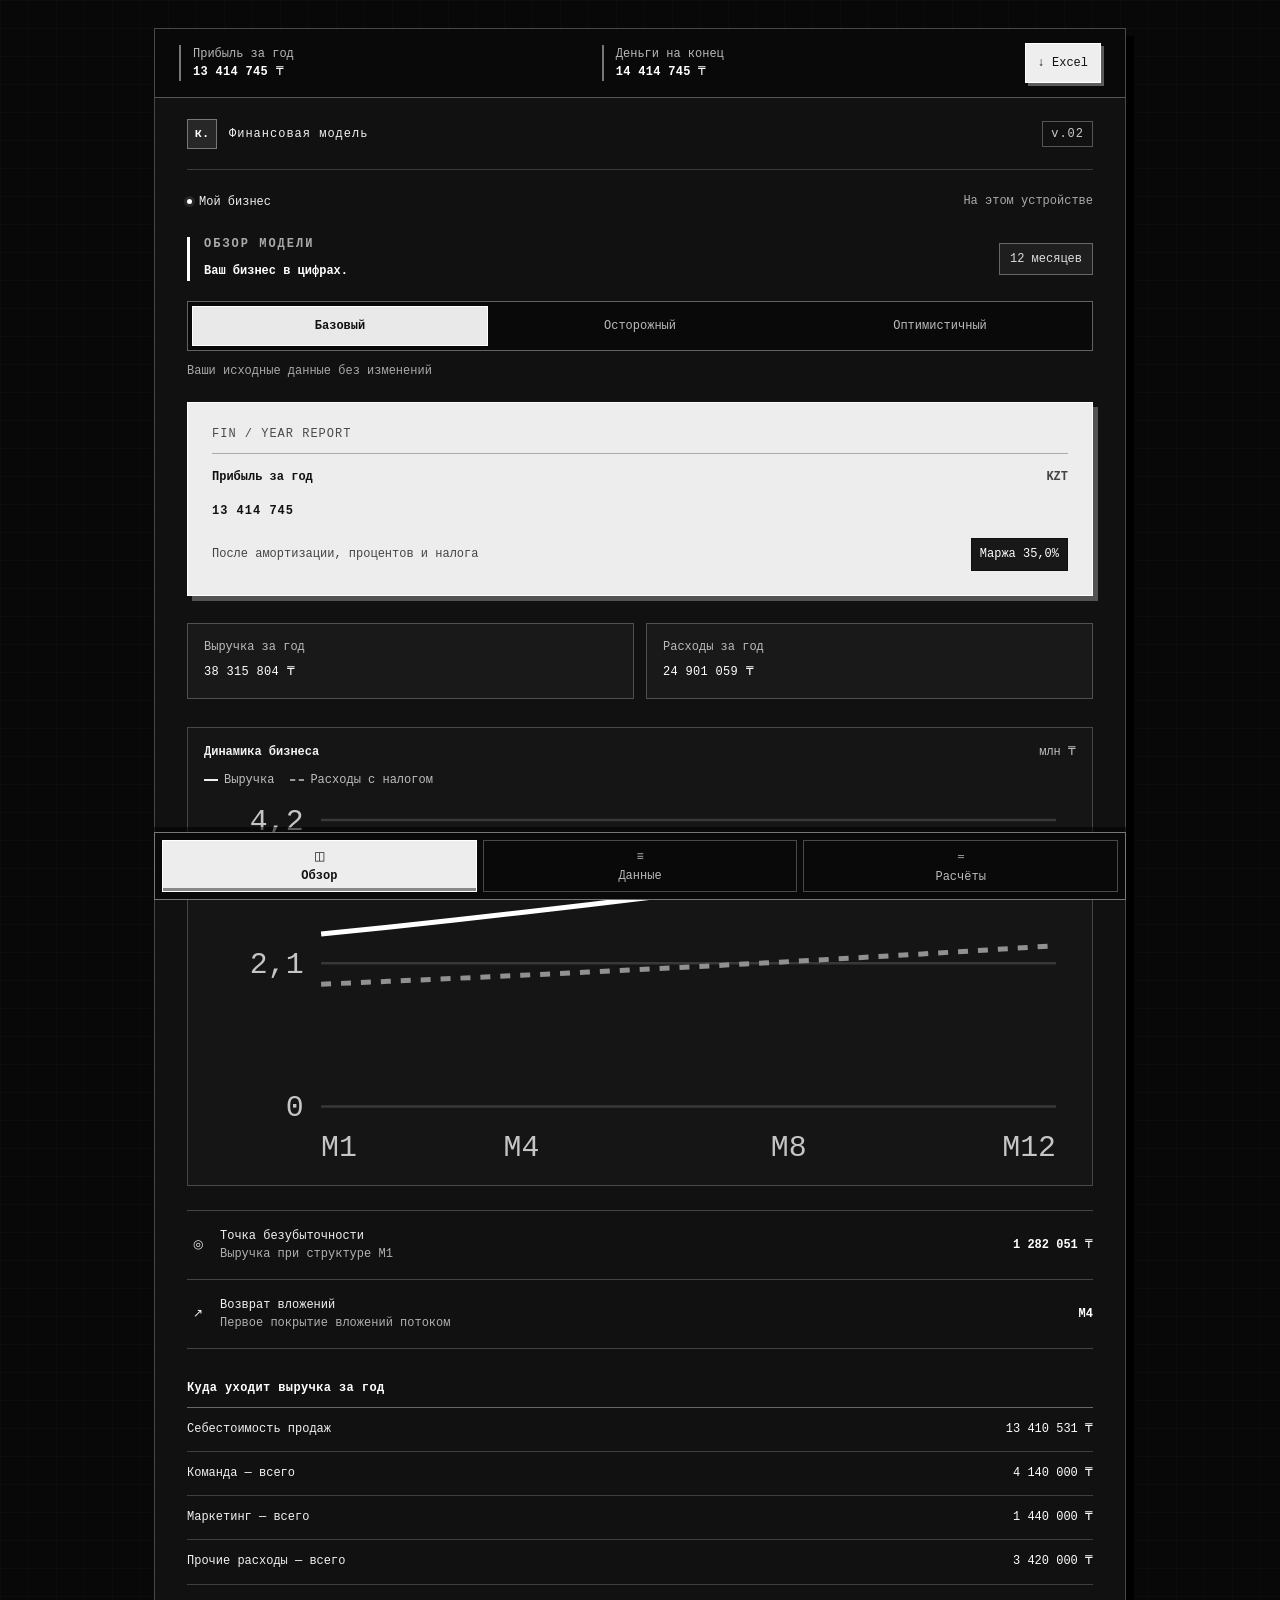
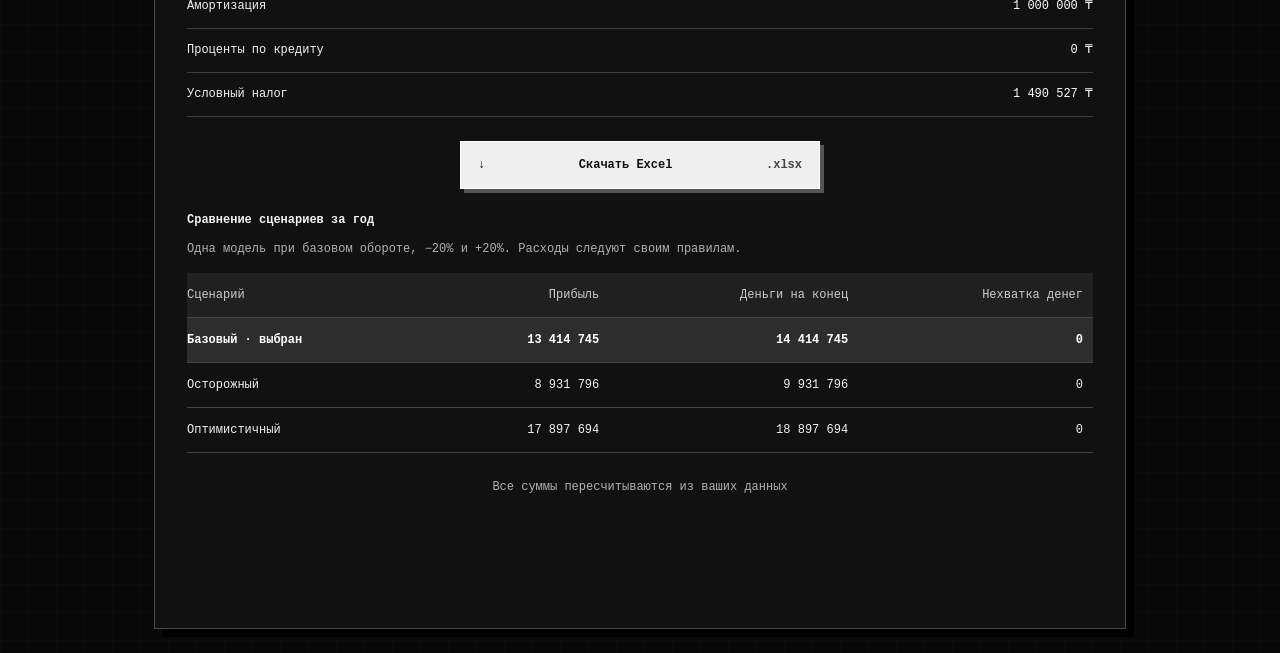
==== index.html @ b4a4f4e4 "First commit" ====
<!doctype html>
<html lang="ru">
<head>
  <meta charset="UTF-8"><meta name="viewport" content="width=device-width, initial-scale=1, viewport-fit=cover">
  <meta name="theme-color" content="#fafaf8"><meta name="apple-mobile-web-app-capable" content="yes">
  <title>Контур — финансовая модель</title>
  <link rel="stylesheet" href="styles.css?v=3">
  <link rel="stylesheet" href="expanded.css?v=2">
<link rel="stylesheet" href="single-page.css">
<link rel="stylesheet" href="convenience.css?v=1">
<link rel="stylesheet" href="dock-panels.css">
<link rel="stylesheet" href="game-theme.css?v=1">
</head>
<body>
<div class="workspace">
  <aside class="intro"><div class="brand"><span class="brand-mark">к.</span> контур</div><div><p class="eyebrow">ФИНАНСЫ В ОДНОМ МЕСТЕ</p><h1>Ваш бизнес.<br>В ясных<br><span>цифрах.</span></h1><p class="intro-copy">От первой идеи до понятной модели.<br>Меняйте вводные. Смотрите вперёд.</p></div><div class="intro-bottom"><span>МОБИЛЬНЫЙ ПРОТОТИП</span><span>01 / 2026</span></div></aside>
  <main class="app">
    <header class="topbar"><a href="#" class="wordmark" aria-label="Контур, главная">к.</a><span>Финансовая модель</span><span class="version">v.01</span></header>
    <div class="project-line"><span class="status-dot"></span><span id="project-display">Мой бизнес</span><span class="save-state" id="save-state">На этом устройстве</span></div>
    <section id="overview" class="page">
      <div class="page-heading"><div><p class="eyebrow">ОБЗОР МОДЕЛИ</p><h2>Всё сходится.</h2></div><span class="period-tag">12 месяцев</span></div>
      <div class="scenario-control" aria-label="Сценарий"><button data-case="base" class="selected" aria-pressed="true">Базовый</button><button data-case="low" aria-pressed="false">Осторожный</button><button data-case="high" aria-pressed="false">Оптимистичный</button></div>
      <p class="scenario-note" id="scenario-note">Ваши исходные данные без изменений</p>
      <section class="hero-card" aria-label="Годовая прибыль"><div class="hero-top"><span>Прибыль за год</span><span id="hero-currency">KZT ↗</span></div><div class="hero-number" id="annual-profit">—</div><div class="hero-bottom"><span>После условного налога</span><span id="profit-margin">—</span></div></section>
      <div class="metrics"><div><span>Выручка за год</span><strong id="annual-revenue">—</strong></div><div><span>Расходы за год</span><strong id="annual-costs">—</strong></div></div>
      <section class="chart-section"><div class="section-heading"><h3>Динамика бизнеса</h3><span id="chart-unit">тыс. ₸</span></div><div class="legend"><span><i class="solid"></i>Выручка</span><span><i class="dashed"></i>Расходы с налогом</span></div><div id="chart"></div></section>
      <section class="insights"><div><span class="insight-icon">◎</span><div><span>Точка безубыточности</span><small>За месяц, до налога</small></div><strong id="break-even">—</strong></div><div><span class="insight-icon">↗</span><div><span>Возврат вложений</span><small>По накопленному потоку</small></div><strong id="payback">—</strong></div></section>
      <button class="export-button" data-export><span>↓</span> Скачать Excel <span class="filetype">.xlsx</span></button>
      <p class="footnote">Демо-данные · измените их во вкладке «Данные»</p>
    </section>
    <section id="inputs" class="page" hidden>
      <div class="page-heading"><div><p class="eyebrow">ОСНОВА РАСЧЁТА</p><h2>Ваши вводные.</h2></div><span class="period-tag">Редактировать</span></div>
      <form id="model-form" novalidate>
        <div class="form-section"><h3><span>01</span> Проект</h3><label>Название проекта<input name="name" maxlength="50" type="text" value="Мой бизнес"></label><label>Валюта<select name="currency"><option value="KZT">₸ · Тенге</option><option value="RUB">₽ · Рубли</option><option value="USD">$ · Доллары</option><option value="EUR">€ · Евро</option></select></label></div>
        <div class="form-section"><h3><span>02</span> Продажи</h3><label>Продажи в первый месяц <span>шт.</span><input name="units" type="number" inputmode="decimal" min="0" max="10000000" step="1" required></label><label>Средний чек <span data-currency>₸</span><input name="price" type="number" inputmode="decimal" min="0" max="1000000000" step="any" required></label><label>Рост продаж в месяц <span>%</span><input name="growth" type="number" inputmode="decimal" min="-100" max="100" step="any" required></label></div>
        <div class="form-section"><h3><span>03</span> Расходы и вложения</h3><label>Переменные расходы <span>% выручки</span><input name="variable" type="number" inputmode="decimal" min="0" max="100" step="any" required></label><label>Постоянные расходы в месяц <span data-currency>₸</span><input name="fixed" type="number" inputmode="decimal" min="0" max="1000000000000" step="any" required></label><label>Условный налог на прибыль <span>%</span><input name="tax" type="number" inputmode="decimal" min="0" max="100" step="any" required></label><label>Первоначальные вложения <span data-currency>₸</span><input name="investment" type="number" inputmode="decimal" min="0" max="1000000000000" step="any" required></label></div>
        <p id="form-error" role="alert"></p><p class="method-note">Упрощённый прогноз на 12 месяцев. Налог начисляется только на положительную месячную прибыль. Вложения учитываются в денежном потоке, но не в расходах. Без НДС, кредитов, амортизации и отсрочек платежей. Валюта меняет обозначение, без конвертации.</p><button type="button" class="reset-button" id="reset">Вернуть демо-данные</button>
      </form>
    </section>
    <section id="forecast" class="page" hidden><div class="page-heading"><div><p class="eyebrow">ПЛАН НА 12 МЕСЯЦЕВ</p><h2>Шаг за шагом.</h2></div></div><div class="forecast-summary"><span>Денежный поток за год<br><small>После первоначальных вложений</small></span><strong id="cash-total">—</strong></div><p class="table-hint">Суммы в <span id="table-currency">₸</span> · таблицу можно прокрутить →</p><div class="table-scroll"><table><thead><tr><th>Месяц</th><th>Выручка</th><th>Расходы¹</th><th>Прибыль</th><th>Накопленный поток²</th></tr></thead><tbody id="forecast-body"></tbody><tfoot id="forecast-foot"></tfoot></table></div><p class="method-note">¹ Включая условный налог.<br>² С учётом вложений перед первым месяцем.<br>Сценарий: <span id="forecast-case">Базовый</span>. Расчёт без промежуточного округления; отображение — до целых.</p><button class="export-button" data-export><span>↓</span> Скачать Excel <span class="filetype">.xlsx</span></button></section>
    <nav class="bottom-nav" aria-label="Разделы приложения"><button data-page="overview" class="active" aria-current="page"><span>◫</span>Обзор</button><button data-page="inputs"><span>≡</span>Данные</button><button data-page="forecast"><span>↗</span>Прогноз</button></nav>
    <div id="toast" role="status" aria-live="polite"></div>
  </main>
</div>
<script src="model-v2.js?v=financial-metrics"></script><script src="financial-core.js"></script><script src="financial-export.js"></script><script src="zip.js"></script><script src="export-v2.js?v=finance-grid-2"></script><script src="app-v2.js?v=financial-metrics"></script>
<script src="convenience.js?v=1"></script>
<script src="dock-panels.js"></script>
<script src="financial-ui.js"></script>
</body>
</html>
---- styles.css ----
:root{--text-size:12px}
*{box-sizing:border-box} :root{font-family:Arial,Helvetica,sans-serif;color:#171717;background:#eeefeb;font-synthesis:none}body{margin:0}button,input,select{font:inherit}button,a,input,select{-webkit-tap-highlight-color:transparent}button{cursor:pointer}button:focus-visible,a:focus-visible{outline:2px solid #777;outline-offset:4px}button{color:inherit}button:disabled{opacity:.4;cursor:not-allowed}[hidden]{display:none!important}.workspace{min-height:100vh;display:flex;max-width:1300px;margin:auto;justify-content:space-around;align-items:center;padding:48px 55px;gap:70px}.intro{width:420px;align-self:stretch;display:flex;flex-direction:column;justify-content:space-between;padding:30px 0;min-height:780px}.brand{font-weight:600;font-size:var(--text-size);display:flex;gap:12px;align-items:center;letter-spacing:normal}.brand-mark{width:34px;height:34px;background:#161616;color:white;display:grid;place-content:center;border-radius:8px;font-size:var(--text-size)}.eyebrow{font-size:var(--text-size);letter-spacing:1.7px;font-weight:600;margin:0 0 11px;color:#71716d}h1{font-size:var(--text-size);line-height:1.03;font-weight:500;letter-spacing:normal;margin:26px 0}h1 span{color:#82837d}.intro-copy{font-size:var(--text-size);line-height:1.8;color:#666963}.intro-bottom{border-top:1px solid #cdcec9;padding-top:22px;display:flex;justify-content:space-between;font-size:var(--text-size);letter-spacing:1.2px;color:#74766f}.app{width:416px;flex-shrink:0;background:#fafaf8;box-shadow:0 20px 80px #0000000c;border:1px solid #d5d6cf;border-radius:30px;overflow:hidden;position:relative}.topbar{height:72px;display:flex;align-items:center;margin:0 24px;border-bottom:1px solid #e4e4df;gap:12px;font-size:var(--text-size)}.wordmark{font-size:var(--text-size);font-weight:700;letter-spacing:normal;text-decoration:none;color:#171717;width:27px}.version{margin-left:auto;font-size:var(--text-size);color:#858580}.project-line{display:flex;align-items:center;gap:7px;margin:22px 24px 26px;font-size:var(--text-size)}.status-dot{width:5px;height:5px;border-radius:50%;background:#1a1a1a}.save-state{margin-left:auto;font-size:var(--text-size);color:#74746e}#project-display{max-width:160px;overflow:hidden;text-overflow:ellipsis;white-space:nowrap}.page{padding:0 24px 18px}.page-heading{display:flex;justify-content:space-between;align-items:center;margin-bottom:24px}h2{font-weight:500;font-size:var(--text-size);letter-spacing:normal;margin:0}.period-tag{font-size:var(--text-size);padding:8px 10px;border:1px solid #deded8;border-radius:20px;white-space:nowrap}.scenario-control{display:flex;padding:3px;background:#edeee9;border-radius:9px;gap:2px}.scenario-control button{flex:1;border:0;background:none;padding:11px 3px;border-radius:6px;font-size:var(--text-size);color:#676762;white-space:nowrap}.scenario-control button.selected{background:#fff;color:#171717;box-shadow:0 1px 4px #0000000a}.scenario-note{font-size:var(--text-size);color:#71716d;margin:10px 0 20px;min-height:12px}.hero-card{border-radius:13px;background:#191a19;color:#fff;padding:22px}.hero-top,.hero-bottom{display:flex;justify-content:space-between;align-items:center;font-size:var(--text-size)}.hero-top>span:last-child{font-size:var(--text-size);color:#b8bab5}.hero-number{font-size:var(--text-size);font-weight:500;letter-spacing:normal;margin:20px 0 23px;font-variant-numeric:tabular-nums;overflow-wrap:anywhere}.hero-bottom{font-size:var(--text-size);color:#b8bab5}.hero-bottom>span:last-child{background:#333532;border-radius:5px;padding:6px 8px;color:#f7f7f5}.metrics{display:grid;grid-template-columns:1fr 1fr;margin:21px 0 28px;gap:12px}.metrics>div+div{padding-left:18px;border-left:1px solid #ddded8}.metrics span{display:block;font-size:var(--text-size);color:#73736e;margin-bottom:9px}.metrics strong{font-size:var(--text-size);font-weight:500;letter-spacing:normal;overflow-wrap:anywhere}.section-heading{display:flex;align-items:center;justify-content:space-between}h3{font-size:var(--text-size);font-weight:600;margin:0}.section-heading>span{font-size:var(--text-size);color:#767670}.legend{display:flex;gap:16px;font-size:var(--text-size);color:#74746f;margin:14px 0 8px}.legend span{display:flex;gap:6px;align-items:center}.legend i{width:14px;border-top:2px solid #252623;display:block}.legend i.dashed{border-top:2px dashed #a0a19a}#chart svg{width:100%;height:auto;display:block}.insights{margin:11px 0 20px;border-top:1px solid #e1e2dc}.insights>div{display:flex;align-items:center;gap:11px;padding:16px 0;border-bottom:1px solid #e1e2dc;font-size:var(--text-size)}.insight-icon{font-size:var(--text-size);width:22px;text-align:center;font-weight:400}.insights small{display:block;color:#7a7a73;font-size:var(--text-size);margin-top:4px}.insights strong{margin-left:auto;font-size:var(--text-size);font-weight:600;text-align:right;max-width:130px}.export-button{display:flex;align-items:center;justify-content:center;gap:10px;background:#191a19;color:#fff;border:none;border-radius:9px;width:100%;min-height:47px;font-size:var(--text-size)}.export-button>span:first-child{font-size:var(--text-size)}.filetype{color:#aeb0a8;font-size:var(--text-size);margin-left:auto}.export-button{padding:0 17px}.export-button>span:first-child{margin-right:auto}.footnote{text-align:center;font-size:var(--text-size);color:#83837b;margin:12px 0 0}.bottom-nav{display:flex;background:#fafaf8;border-top:1px solid #e4e4df;padding:8px 12px 12px}.bottom-nav button{flex:1;background:none;border:0;font-size:var(--text-size);color:#888982;min-height:48px;display:flex;flex-direction:column;align-items:center;gap:4px}.bottom-nav button span{font-size:var(--text-size);height:25px}.bottom-nav button.active{color:#151615;font-weight:700}.form-section{padding:0 0 22px;margin-bottom:24px;border-bottom:1px solid #e2e3dc}.form-section h3{margin-bottom:20px}.form-section h3 span{font-weight:400;font-size:var(--text-size);color:#898b83;margin-right:10px}label{display:block;font-size:var(--text-size);margin-top:16px}label>span{float:right;color:#83867c;font-size:var(--text-size)}input,select{width:100%;margin-top:8px;border:1px solid #dedfd7;border-radius:7px;background:#fff;padding:12px;font-size:var(--text-size);color:#191a19;outline-offset:3px}input:focus,select:focus{outline:1px solid #272a24}input[aria-invalid=true]{border:2px solid #191a19}.method-note{font-size:var(--text-size);line-height:1.8;color:#75776e}#form-error{font-size:var(--text-size);line-height:1.7;font-weight:600}.reset-button{width:100%;border:1px solid #d7d9ce;border-radius:7px;background:none;padding:13px;font-size:var(--text-size);margin-top:12px}.forecast-summary{padding:20px 0;border-top:1px solid #ddd;border-bottom:1px solid #ddd;display:flex;align-items:center;gap:12px;font-size:var(--text-size)}.forecast-summary small{color:#888;font-size:var(--text-size);display:block;margin-top:5px}.forecast-summary strong{margin-left:auto;font-size:var(--text-size);letter-spacing:normal;max-width:165px;overflow-wrap:anywhere}.table-hint{font-size:var(--text-size);color:#7d7f76;margin:24px 0 12px}.table-scroll{overflow-x:auto}table{border-collapse:collapse;font-size:var(--text-size);width:100%;white-space:nowrap;font-variant-numeric:tabular-nums}th,td{text-align:right;padding:15px 10px;border-bottom:1px solid #e4e5dd}th:first-child,td:first-child{text-align:left;padding-left:0}th{font-size:var(--text-size);font-weight:500;color:#7d8076}tfoot{font-weight:bold}#toast{position:fixed;bottom:30px;left:50%;transform:translateX(-50%);background:#191a19;color:#fff;border:1px solid #777;border-radius:9px;padding:14px 20px;z-index:20;font-size:var(--text-size);max-width:90vw;display:none}#toast.show{display:block}
@media(max-width:1000px){.workspace{padding:30px;gap:35px}.intro{width:310px}h1{font-size:var(--text-size);letter-spacing:normal}}@media(max-width:760px){body{background:#fafaf8}.workspace{display:block;padding:0;min-height:100vh}.intro{display:none}.app{width:100%;max-width:480px;margin:auto;border:0;border-radius:0;box-shadow:none;padding-bottom:74px;min-height:100vh}.topbar{height:62px}.bottom-nav{position:fixed;bottom:0;left:50%;transform:translateX(-50%);width:100%;max-width:480px;z-index:10;padding-bottom:max(10px,env(safe-area-inset-bottom))}.project-line{margin-top:20px}.page-heading{margin-bottom:21px}.hero-number{font-size:var(--text-size)}.page{padding-bottom:20px}#toast{bottom:87px}}@media(max-width:360px){.page{padding-left:18px;padding-right:18px}.topbar{margin:0 18px}.project-line{margin-left:18px;margin-right:18px}.scenario-control button{font-size:var(--text-size)}.hero-number{font-size:var(--text-size)}.metrics strong{font-size:var(--text-size)}h2{font-size:var(--text-size)}.save-state{font-size:var(--text-size)}}

body{font-size:var(--text-size)} #chart text{font-size:var(--text-size)} .scenario-control button{white-space:normal;overflow-wrap:anywhere} .hero-bottom{gap:10px;flex-wrap:wrap} .project-line{flex-wrap:wrap} h1{line-height:1.5}
---- expanded.css ----
/* All interface text keeps the agreed 12px size. */
.input-section{border-bottom:1px solid #dddeda;margin:0 0 14px}.input-section>summary{padding:17px 0;font-weight:600;cursor:pointer;line-height:1.5}.section-body{padding-bottom:18px}.field-grid{display:grid;grid-template-columns:1fr 1fr;gap:0 12px}.field-grid label{min-width:0;line-height:1.5}.field-grid input,.field-grid select{min-width:0}.field-grid label:has(input[type=text]){grid-column:1/-1}.editable-item{border:1px solid #dedfd8;border-radius:9px;padding:14px;margin:16px 0;background:#fff}.item-head{display:flex;align-items:center;justify-content:space-between;gap:8px}.item-head strong{overflow-wrap:anywhere;min-width:0}.remove-item{background:none;border:0;text-decoration:underline;min-height:38px;flex-shrink:0;color:#666}.add-item{background:none;border:1px solid #cccfc3;border-radius:7px;padding:12px;width:100%;margin:10px 0;color:#222;min-height:44px}.item-result{padding-top:12px;border-top:1px solid #e3e3db;margin:16px 0 0;line-height:1.6}.empty-state{color:#6d6f66;line-height:1.7}.formula-section{margin:22px 0}.formula-section h3,.overview-breakdown h3{padding:12px 0;border-bottom:1px solid #cfd2c7}.calc-line{display:flex;gap:12px;justify-content:space-between;padding:12px 0;border-bottom:1px solid #e3e4dc;line-height:1.6}.calc-line>div{min-width:0;overflow-wrap:anywhere}.calc-line strong{font-weight:500;text-align:right;flex-shrink:0;max-width:46%;overflow-wrap:anywhere;font-variant-numeric:tabular-nums}.calc-line small{display:block;color:#73766a;margin-top:6px;line-height:1.7}.notice{border-left:2px solid #333;background:#efefe9;padding:12px;line-height:1.7;margin:14px 0}.overview-breakdown{margin-bottom:16px}.section-body .method-note{margin-bottom:18px}.input-section button,.input-section input,.input-section select,.calc-line,.calc-line small,.notice{font-size:var(--text-size)}#calculation-rows .formula-section:first-child{margin-top:12px}.page-heading{gap:12px}.page-heading h2{line-height:1.6}.hero-number{font-weight:600}.topbar{flex-wrap:wrap}.legend{flex-wrap:wrap}.metrics strong{line-height:1.6}.forecast-summary{flex-wrap:wrap}.scenario-note{line-height:1.6}.save-state{line-height:1.6}.hero-bottom{line-height:1.6}.insights>div{flex-wrap:wrap}.insights strong{max-width:100%}input[aria-invalid=true],select[aria-invalid=true]{border:2px solid #111;background:#efefeb}@media(max-width:360px){.field-grid{grid-template-columns:1fr}.page-heading{flex-wrap:wrap}.period-tag{white-space:normal}.project-line{gap:8px}.save-state{margin-left:0}.calc-line{gap:8px}.hero-card{padding:18px}}
---- single-page.css ----
/* One continuous document; the agreed text size remains 12px. */
.intro{display:none}.workspace{display:block;max-width:1020px;padding:24px;margin:auto;min-height:100vh}.app{width:100%;max-width:none;border-radius:16px;min-height:0;padding-bottom:24px}.page{padding-bottom:30px}.page+.page{border-top:1px solid #d5d7ce;padding-top:30px}.input-section>h3{padding:17px 0;line-height:1.6}.input-section .section-body{padding-bottom:12px}.overview-breakdown{margin-bottom:24px}.hero-card{max-width:none}.hero-number{margin:16px 0}.topbar .wordmark{cursor:default}#result-status{margin:12px 24px}#toast{bottom:24px}.page-heading{margin-bottom:20px}.field-grid{grid-template-columns:repeat(2,minmax(0,1fr))}.bottom-nav{display:none}
@media(min-width:761px){.topbar,.project-line{margin-left:32px;margin-right:32px}.page{padding-left:32px;padding-right:32px}.chart-section{max-width:480px;margin:0 auto 24px}.field-grid{grid-template-columns:repeat(3,minmax(0,1fr))}.field-grid label:has(input[type=text]){grid-column:1/-1}.section-body>[id^="list-"]{display:grid;grid-template-columns:repeat(2,minmax(0,1fr));gap:16px}.editable-item .field-grid{grid-template-columns:repeat(2,minmax(0,1fr))}.editable-item{margin:8px 0}.calc-line strong{min-width:140px}.export-button{max-width:360px;margin:0 auto}.metrics{gap:32px}.insights strong{max-width:50%}}
@media(max-width:760px){.workspace{padding:0}.app{border:0;border-radius:0;padding-bottom:20px}.field-grid{grid-template-columns:repeat(2,minmax(0,1fr))}}@media(max-width:360px){.field-grid{grid-template-columns:1fr}}
---- convenience.css ----
.model-tools{padding:18px 0;border-top:1px solid #dedfd8;border-bottom:1px solid #dedfd8;margin-bottom:24px}.tool-buttons{display:flex;flex-wrap:wrap;gap:8px;margin-top:12px}.model-tools button,.duplicate-item{font-size:var(--text-size);background:#fff;border:1px solid #d5d7cc;border-radius:6px;padding:10px 12px;min-height:40px}.item-head{flex-wrap:wrap}.item-head strong{flex:1 1 100%}.duplicate-item{margin-right:auto}.search-status{display:flex;align-items:center;justify-content:space-between;gap:12px;margin-top:8px;line-height:1.6}#tools-message{line-height:1.7;margin-bottom:0}.live-summary{position:sticky;top:0;z-index:15;background:#fafaf8;border-bottom:1px solid #d5d7cc;padding:12px 24px;display:flex;gap:20px;align-items:center}.app{overflow:visible}.live-summary>div{min-width:0;flex:1}.live-summary span,.live-summary strong{display:block;font-size:var(--text-size);line-height:1.5;overflow-wrap:anywhere}.live-summary span{color:#6e7068}.live-summary button{font-size:var(--text-size);background:#191a19;color:#fff;border:0;border-radius:6px;padding:12px;flex-shrink:0}.scenario-comparison{margin:24px 0}.current-scenario{background:#ededE8;font-weight:600}@media(max-width:360px){.live-summary{padding:10px 18px;gap:8px}.live-summary button{padding:10px 8px}.tool-buttons button{flex:1 1 100%}}@media print{.live-summary,.model-tools,.add-item,.remove-item,.duplicate-item,.export-button{display:none!important}.workspace{padding:0}.app{border:0;box-shadow:none}}
---- dock-panels.css ----
.app{padding-bottom:90px}.panel-dock{position:fixed;bottom:0;left:50%;transform:translateX(-50%);width:calc(100% - 48px);max-width:972px;display:flex;background:#fafaf8;border:1px solid #d5d7cc;border-bottom:0;border-radius:12px 12px 0 0;z-index:25;padding:8px 12px max(10px,env(safe-area-inset-bottom))}.panel-dock button{font:inherit;font-size:12px;flex:1;border:0;background:none;min-height:48px;color:#74776c;display:flex;align-items:center;justify-content:center;gap:9px}.panel-dock button.active{color:#111;background:#eaece4;border-radius:6px;font-weight:600}.page+.page{border-top:0}.page #forecast{padding-left:0;padding-right:0;border-top:1px solid #ddd;margin-top:24px}.page #forecast .page-heading{margin-top:20px}#toast{bottom:90px}@media(max-width:760px){.panel-dock{width:100%;border-radius:0}.app{padding-bottom:90px}}@media print{.panel-dock{display:none}}
---- game-theme.css ----
/* Monochrome management-game interface. Typography stays at 12px. */
:root{color-scheme:dark;font-family:Consolas,"Courier New",monospace;color:#f2f2f2;background:#080808;--text-size:12px}
body{background:#080808;background-image:linear-gradient(#ffffff04 1px,transparent 1px),linear-gradient(90deg,#ffffff04 1px,transparent 1px);background-size:28px 28px}
.workspace{max-width:1020px;padding-top:28px}.app{background:#111;border:1px solid #484848;border-radius:0;box-shadow:8px 8px 0 #000;padding-bottom:100px}
button,input,select{font-family:inherit;font-size:12px}button{transition:background .12s,color .12s,transform .12s}button:active:not(:disabled){transform:translateY(2px)}button:focus-visible,a:focus-visible,input:focus,select:focus{outline:2px solid #fff;outline-offset:3px}
.live-summary{background:#090909;border-bottom:1px solid #555;padding-top:14px;padding-bottom:14px;gap:18px}.live-summary>div{border-left:2px solid #777;padding-left:12px}.live-summary span{color:#b8b8b8}.live-summary strong{color:#fff;letter-spacing:.3px}.live-summary button{background:#eee;color:#111;border-radius:0;border:1px solid #fff;box-shadow:3px 3px 0 #5b5b5b}
.topbar{border-bottom:1px solid #3c3c3c;letter-spacing:1px}.wordmark{color:#fff;letter-spacing:normal;background:#272727;border:1px solid #777;width:30px;height:30px;display:grid;place-items:center}.version{color:#ccc;border:1px solid #555;padding:5px 8px}.project-line{color:#eee}.status-dot{background:#fff;box-shadow:0 0 0 3px #ffffff18}.save-state{color:#aaa}.eyebrow{color:#aaa;letter-spacing:2px}.page-heading h2{color:#fff;font-weight:700}.page-heading{border-left:3px solid #fff;padding-left:14px}.period-tag{color:#ddd;border:1px solid #666;border-radius:0;background:#1e1e1e}
.scenario-control{border:1px solid #626262;border-radius:0;background:#090909;padding:4px;gap:4px}.scenario-control button{border-radius:0;color:#bbb;min-height:40px;border:1px solid transparent}.scenario-control button.selected{background:#e9e9e9;color:#111;box-shadow:none;border-color:#fff;font-weight:700}.scenario-note{color:#aaa;line-height:1.7}
.hero-card{position:relative;background:#ededed;color:#111;border:1px solid #fff;border-radius:0;box-shadow:5px 5px 0 #535353;padding:24px;margin-bottom:27px}.hero-card::before{content:"FIN / YEAR REPORT";display:block;border-bottom:1px solid #aaa;padding-bottom:12px;margin-bottom:16px;letter-spacing:1px;color:#4b4b4b;font-size:12px}.hero-top{font-weight:700}.hero-top>span:last-child{color:#444}.hero-number{letter-spacing:1px;font-size:12px;font-weight:700;margin:20px 0}.hero-bottom{color:#444}.hero-bottom>span:last-child{background:#181818;color:#fff;border-radius:0;border:1px solid #111}
.metrics{gap:12px}.metrics>div{background:#191919;border:1px solid #505050;padding:16px}.metrics>div+div{padding-left:16px;border-left:1px solid #505050}.metrics span{color:#bbb}.metrics strong{color:#fff;letter-spacing:.3px}.chart-section{background:#151515;border:1px solid #484848;padding:16px;max-width:none}.section-heading>span,.legend{color:#bebebe}.legend i.solid{border-color:#eee}.legend i.dashed{border-color:#999}#chart svg text{fill:#c5c5c5;font-family:inherit;font-size:12px}#chart svg line{stroke:#383838}#chart svg path{stroke:#fff}#chart svg path[stroke-dasharray]{stroke:#919191}
.insights{border-color:#444}.insights>div{border-color:#444;padding:18px 0}.insights small{color:#b0b0b0}.insights strong{color:#fff}.export-button{background:#efefef;color:#111;border:1px solid #fff;border-radius:0;box-shadow:4px 4px 0 #555;font-weight:700;min-height:48px}.export-button .filetype{color:#444}.footnote,.method-note,.table-hint,.empty-state{color:#b2b2b2;line-height:1.8}.method-note a{color:#eee;text-underline-offset:3px}
.input-section{border-color:#444;margin-bottom:22px}.input-section>h3{color:#fff;background:#202020;border:1px solid #484848;padding:14px;margin-bottom:14px;letter-spacing:.3px}.editable-item{background:#171717;border:1px solid #686868;border-radius:0;padding:16px;box-shadow:3px 3px 0 #050505}.item-head{border-bottom:1px solid #3c3c3c;padding-bottom:12px}.item-head strong{color:#fff}.item-result{border-color:#4d4d4d;color:#ddd}.field-grid label,label{color:#ccc}input,select{color:#fff;background:#080808;border:1px solid #656565;border-radius:0;padding:12px;min-height:44px}input::placeholder{color:#929292}input[aria-invalid=true],select[aria-invalid=true]{color:#111;background:#fff;border:2px dashed #666}label>span{color:#aaa}
.add-item,.reset-button,.model-tools button,.duplicate-item,.remove-item{background:#242424;color:#e6e6e6;border:1px solid #777;border-radius:0;min-height:42px}.remove-item{padding:8px 12px;text-decoration:none}.add-item{border-style:dashed}.model-tools{border-color:#505050;padding:18px 0}.model-tools h3{letter-spacing:.5px}.notice{color:#fff;background:#292929;border:1px solid #777;border-left:4px solid #ddd}#form-error{color:#fff}#tools-message{color:#d8d8d8}
.formula-section h3,.overview-breakdown h3{color:#fff;border-color:#686868;letter-spacing:.4px}.calc-line{border-color:#3e3e3e}.calc-line strong{color:#fff}.calc-line small{color:#b0b0b0}.forecast-summary{border-color:#555}.forecast-summary small{color:#aaa}.forecast-summary strong{color:#fff}th{color:#ccc;background:#202020}td,th{border-color:#444}.current-scenario{background:#2d2d2d;color:#fff}tfoot{background:#222;color:#fff}.page #forecast{border-color:#555}
.panel-dock{background:#090909;border:1px solid #777;border-radius:0;padding:7px;gap:6px;box-shadow:0 -5px 0 #0008}.panel-dock button{border:1px solid #494949;border-radius:0;color:#bbb;min-height:52px;flex-direction:column;gap:5px;font-size:12px}.panel-dock button.active{background:#ededed;color:#111;border-radius:0;border-color:#fff;box-shadow:inset 0 -3px 0 #888}.panel-dock button span{font-size:12px}#toast{color:#fff;background:#1c1c1c;border:1px solid #aaa;border-radius:0;box-shadow:4px 4px 0 #000}
@media(hover:hover){button:hover:not(:disabled){filter:brightness(1.2)}.panel-dock button:not(.active):hover{background:#272727;color:#fff}}
@media(max-width:760px){.workspace{padding:0}.app{border:0;box-shadow:none}.live-summary{padding:12px 18px;gap:8px}.live-summary>div{padding-left:8px}.chart-section{padding:12px}.panel-dock{padding-bottom:max(7px,env(safe-area-inset-bottom))}.hero-card{padding:18px}.metrics>div{padding:12px}.metrics>div+div{padding-left:12px}}
@media(prefers-reduced-motion:reduce){button{transition:none}}
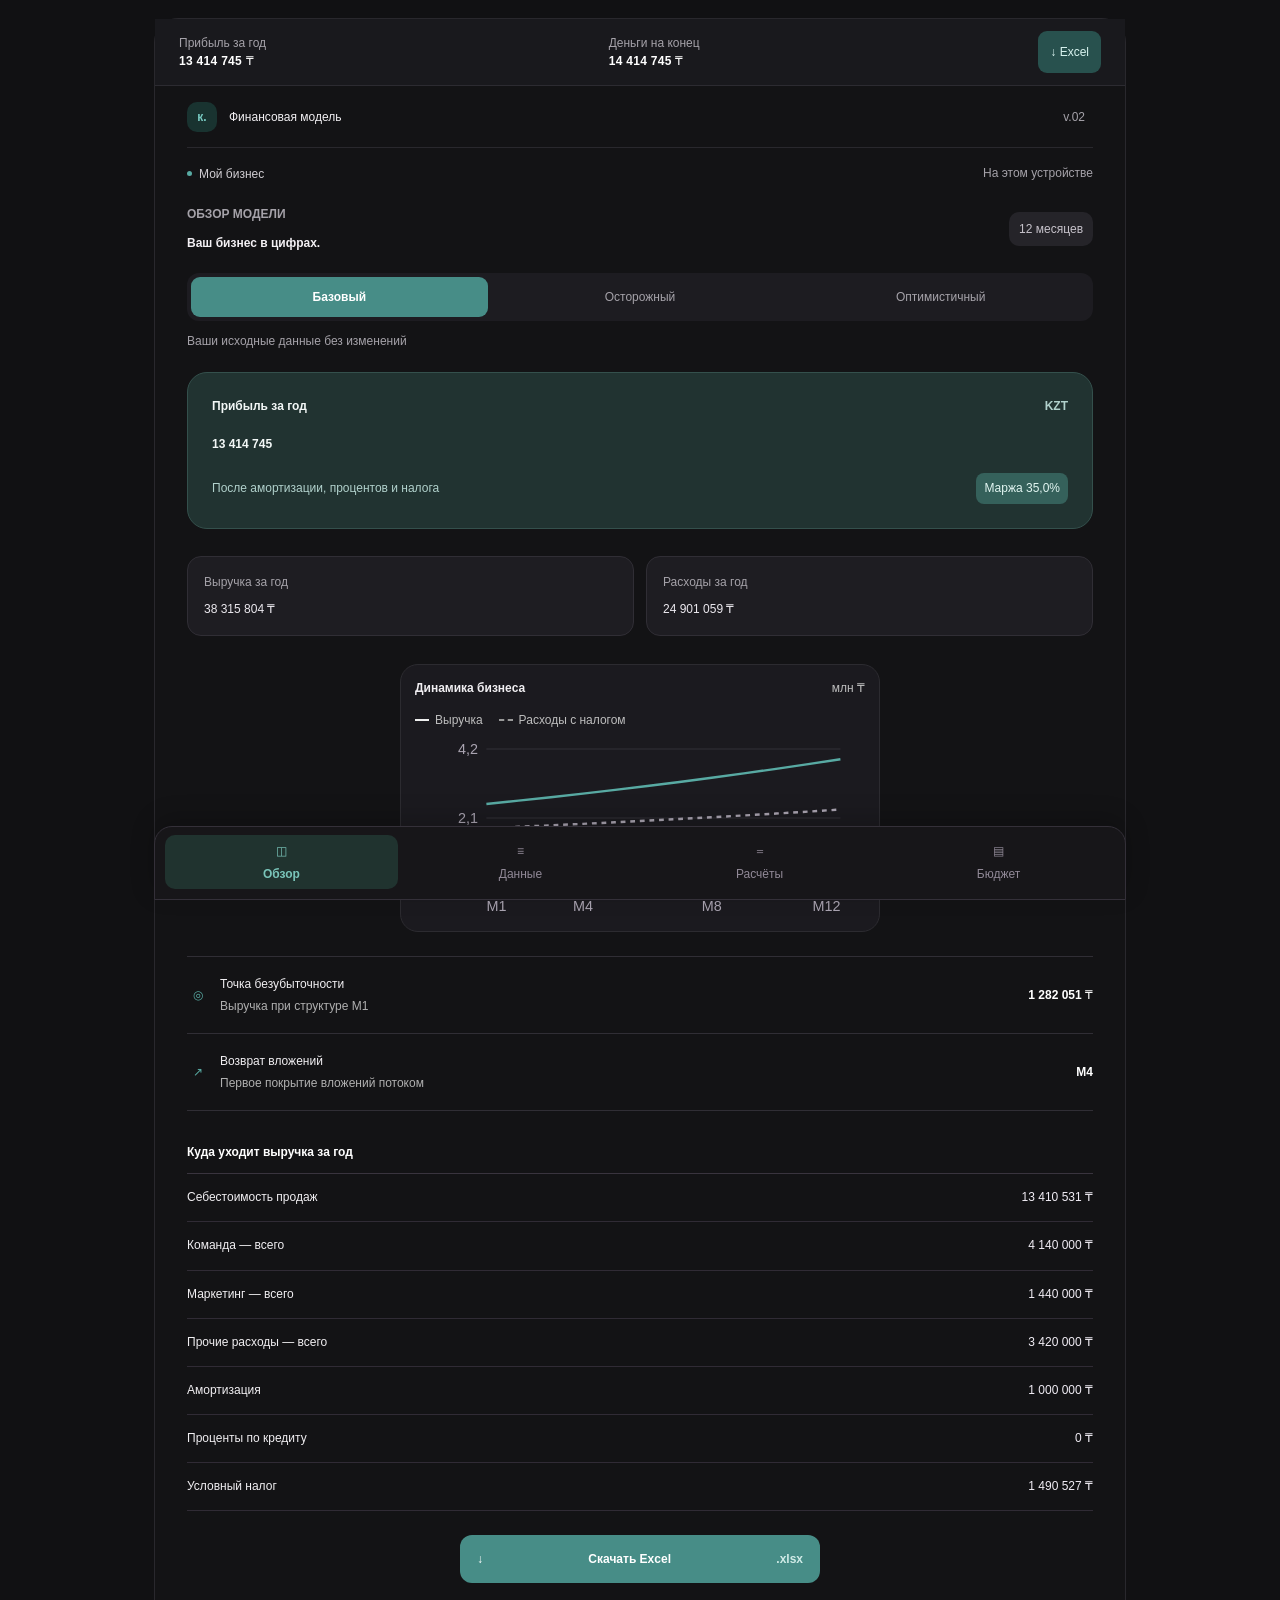
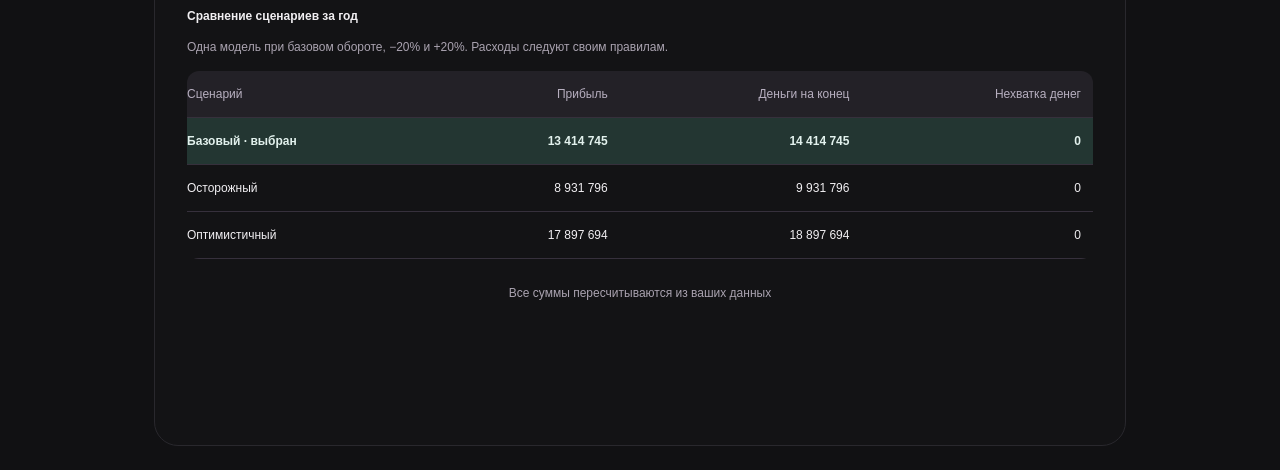
==== commit 381bf6ac: "Обновил финансовую модель" ====
--- a/index.html
+++ b/index.html
@@ -10,6 +10,8 @@
 <link rel="stylesheet" href="convenience.css?v=1">
 <link rel="stylesheet" href="dock-panels.css">
 <link rel="stylesheet" href="game-theme.css?v=1">
+<link rel="stylesheet" href="budget.css?v=1">
+<link rel="stylesheet" href="interface.css?v=3">
 </head>
 <body>
 <div class="workspace">
@@ -42,9 +44,13 @@
     <div id="toast" role="status" aria-live="polite"></div>
   </main>
 </div>
-<script src="model-v2.js?v=financial-metrics"></script><script src="financial-core.js"></script><script src="financial-export.js"></script><script src="zip.js"></script><script src="export-v2.js?v=finance-grid-2"></script><script src="app-v2.js?v=financial-metrics"></script>
+<script src="model-v2.js?v=financial-metrics"></script><script src="financial-core.js"></script><script src="financial-export.js"></script><script src="zip.js"></script><script src="export-v2.js?v=finance-grid-2"></script><script src="app-v2.js?v=loan-bottom"></script>
 <script src="convenience.js?v=1"></script>
 <script src="dock-panels.js"></script>
-<script src="financial-ui.js"></script>
+<script src="financial-ui.js?v=loan-bottom"></script>
+<script src="loan-calculator.js?v=2"></script>
+<script src="budget.js?v=1"></script>
+<script src="interface.js?v=1"></script>
+<script src="business-tabs.js?v=1"></script>
 </body>
 </html>
--- a/budget.css
+++ b/budget.css
@@ -0,0 +1 @@
+#budget .table-scroll{margin:16px 0}#budget .table-scroll td:first-child{white-space:normal;min-width:130px}#budget .table-scroll td:last-child{white-space:normal;min-width:120px}#budget .table-scroll button{margin:3px 0}#budget .table-scroll th{white-space:normal}#budget-message:empty{display:none}#budget-message{padding:12px;border:1px solid #777;line-height:1.7}#budget .tool-buttons .add-item{width:auto;flex:1}#budget-summary{margin:20px 0}.panel-dock button{min-width:0;padding-left:3px;padding-right:3px}#budget input[type=month],#budget input[type=date]{min-width:0;max-width:100%}#budget .input-section{margin-top:25px}#budget #loan-calculator{margin-top:32px}@media(max-width:360px){.panel-dock{gap:3px;padding-left:4px;padding-right:4px}.panel-dock button{gap:4px}#budget .tool-buttons{display:block}#budget .tool-buttons .add-item{width:100%}}
--- a/interface.css
+++ b/interface.css
@@ -0,0 +1,21 @@
+/* Calm mobile interface inspired by the supplied reference. */
+:root{font-family:Arial,Helvetica,sans-serif;color-scheme:dark;background:#111113;color:#f1eff2;--accent:#58aaa3;--muted:#a5a2a9;--text-size:12px}
+body{background:#111113;background-image:none;font-size:12px;line-height:1.5}
+.workspace{max-width:1020px;padding-top:18px}.app{background:#131315;border:1px solid #29282d;border-radius:24px;box-shadow:none;min-height:100vh;padding-bottom:110px}
+button,input,select{font-family:inherit;font-size:12px}button:focus-visible,a:focus-visible,input:focus,select:focus{outline:2px solid var(--accent);outline-offset:3px}button:active:not(:disabled){transform:none}
+.topbar{border-color:#29282d;letter-spacing:0;height:62px}.wordmark{border:0;background:#193330;color:#77c9c1;border-radius:10px}.version{border:0;color:var(--muted)}.project-line{margin-top:16px;margin-bottom:22px;color:#d0cdd2}.status-dot{background:var(--accent);box-shadow:none}.save-state,.eyebrow{color:var(--muted);letter-spacing:0}
+.page-heading{border:0;padding:0}.page-heading h2{color:#f4f1f5;font-size:12px}.period-tag{border:0;background:#252429;border-radius:10px;color:#c6c2ca}.live-summary{position:relative;background:#19191d;border:0;border-bottom:1px solid #2c2b31;padding:12px 24px}.live-summary>div{border:0;padding-left:0}.live-summary span{color:var(--muted)}.live-summary button{box-shadow:none;background:#28514e;color:#d8f3ef;border:0;border-radius:9px}
+.scenario-control{background:#1d1c21;border:0;border-radius:12px;padding:4px}.scenario-control button{border:0;border-radius:9px;color:var(--muted)}.scenario-control button.selected{background:#478d87;border:0;color:white;border-radius:9px}.scenario-note{color:var(--muted)}
+.hero-card{background:#213331;color:#f3f8f7;border:1px solid #34504c;border-radius:20px;box-shadow:none}.hero-card::before{display:none}.hero-top>span:last-child,.hero-bottom{color:#b1d1cc}.hero-number{font-size:12px;letter-spacing:0}.hero-bottom>span:last-child{background:#35615b;border:0;border-radius:8px;color:#e1f5f1}
+.metrics{gap:12px}.metrics>div,.metrics>div+div{background:#1e1d22;border:1px solid #302e35;border-radius:14px;padding:16px}.metrics span{color:var(--muted)}.metrics strong{color:#ece9ef;letter-spacing:0}.chart-section{background:#1b1a1f;border:1px solid #2c2b30;border-radius:18px;padding:18px;max-width:none}#chart svg path{stroke:var(--accent)}#chart svg path[stroke-dasharray]{stroke:#aaa4b1}#chart svg text{font-family:inherit;fill:#aaa4b1}#chart svg line{stroke:#333039}.insights{border-color:#302e35}.insights>div{border-color:#302e35}.insight-icon{color:var(--accent)}
+.input-section{margin:24px 0;border-color:#302e35}.input-section>h3{background:none;border:0;border-bottom:1px solid #302e35;padding:0 0 14px;letter-spacing:0}.editable-item{background:#1e1d22;border:1px solid #333037;border-radius:15px;box-shadow:none;padding:16px}.item-head{border-color:#343138;gap:8px;flex-wrap:wrap}.item-result{border-color:#343138}.field-grid{gap:12px}.field-grid label,label{color:#bcb7c2}input,select{background:#201f24;border:1px solid #3a363f;border-radius:10px;color:#f2edf4;min-height:46px;padding:12px}input::placeholder{color:#928b9a}label>span{color:var(--muted)}
+.add-item,.reset-button,.model-tools button,.duplicate-item,.remove-item{border:1px solid #3d3943;background:#25232b;color:#ddd7e3;border-radius:9px;min-height:40px;box-shadow:none}.add-item{border-style:solid}.remove-item{color:#c7b4bc;background:transparent}.export-button{background:#478d87;color:#fff;border:0;border-radius:12px;box-shadow:none}.export-button .filetype{color:#d0ebe7}.notice{background:#29262d;border:1px solid #49414d;border-left:3px solid var(--accent);border-radius:10px}.method-note,.footnote,.table-hint,.empty-state{color:#aaa3b0}.method-note a{color:#8dcfc7}.formula-section h3,.overview-breakdown h3{border-color:#39343e;letter-spacing:0}.calc-line{border-color:#302b35;padding:14px 0}.calc-line small{color:#aaa3b0}.calc-line strong{color:#f1edf5}.forecast-summary{border-color:#39343e}th{background:#232127;color:#b7afc0}td,th{border-color:#36303c;padding:14px 12px}tfoot,.current-scenario{background:#233632;color:#e2f1ed}.table-scroll{border-radius:12px}
+.panel-dock{background:#171619;border:1px solid #343039;border-radius:18px 18px 0 0;box-shadow:0 -8px 24px #0003;padding:8px 10px max(10px,env(safe-area-inset-bottom));gap:6px}.panel-dock button{background:none;border:0;color:#918997;border-radius:10px;min-height:54px;gap:5px}.panel-dock button.active{background:#20332f;border:0;box-shadow:none;color:#7ac5ba;border-radius:10px}.panel-dock button span{font-family:Arial,sans-serif;font-size:12px}.panel-dock button:not(.active):hover{background:#28242d;color:#ddd5e5}#toast{background:#263e38;border:1px solid #54897d;border-radius:12px;box-shadow:none}
+#budget>.page-heading{justify-content:center;margin-bottom:18px}#budget>.page-heading .eyebrow{display:none}#budget>.method-note,#budget-summary,#budget .input-section>.method-note,#budget form>.method-note{display:none}#budget>.field-grid{grid-template-columns:1fr 1fr;margin:12px 0}#budget>.field-grid label{margin-top:0}#budget .budget-tabs{display:flex;gap:4px;margin:0 -6px 22px;overflow:auto;scrollbar-width:none} .budget-tabs button{flex:1;min-width:0;white-space:nowrap;background:none;border:0;color:#a9a0b0;padding:10px 7px;border-radius:10px;font-weight:600}.budget-tabs button[aria-pressed=true]{background:#478d87;color:white}
+.budget-ring{width:224px;height:224px;border:14px solid #343033;background:#262225;border-radius:50%;display:flex;flex-direction:column;align-items:center;justify-content:center;gap:12px;margin:32px auto;color:#b9b1ba;text-align:center;padding:12px}.budget-ring strong{color:#fff;font-size:12px;max-width:100%;overflow-wrap:anywhere}.budget-ring small{font-size:12px;color:#70b8ae}.budget-file-tools{margin:20px 0;color:#aaa0b3;border-bottom:1px solid #302b35;padding-bottom:14px}.budget-file-tools>summary{cursor:pointer;list-style:none;display:flex;justify-content:space-between;padding:8px 0}.budget-file-tools>.tool-buttons{margin-top:12px}.entry-drawer{margin:16px 0;border:1px solid #33453f;border-radius:14px;background:#191f1e;padding:0 14px}.entry-drawer>summary{padding:14px 0;cursor:pointer;color:#9dd4c9;list-style:none;display:flex;align-items:center;gap:10px}.entry-drawer>summary span{display:grid;place-items:center;border-radius:50%;background:#478d87;color:white;width:30px;height:30px}.entry-drawer[open]{padding-bottom:16px}.entry-drawer b{font-weight:500}.budget-empty{text-align:center;color:#9c92a5;padding:32px 16px;line-height:1.8}#budget-message{border-color:#4c6158;border-radius:10px;color:#d8e8df}#budget .input-section{margin-top:28px}#budget .tool-buttons{gap:8px}
+@media(max-width:760px){.workspace{padding:0}.app{border:0;border-radius:0;max-width:none}.page{padding-left:20px;padding-right:20px}.topbar,.project-line{margin-left:20px;margin-right:20px}.panel-dock{width:100%;border-left:0;border-right:0;border-radius:0}.field-grid{grid-template-columns:repeat(2,minmax(0,1fr))}.live-summary{padding:12px 20px}.budget-ring{margin:28px auto}.table-scroll{max-width:100%}}
+@media(max-width:360px){.page{padding-left:16px;padding-right:16px}.field-grid{grid-template-columns:1fr}.budget-tabs button{padding:10px 5px}.budget-ring{width:206px;height:206px}.panel-dock{gap:2px;padding-left:4px;padding-right:4px}}
+.budget-totals #budget-summary{display:block}
+#overview .chart-section{max-width:480px;margin:0 auto 24px;padding:14px}
+#overview #chart{max-width:420px;margin:0 auto}
+.business-tabs{display:flex;flex-wrap:wrap;gap:6px;margin-bottom:20px}.business-tabs button{flex:0 1 auto;min-height:42px;padding:10px 14px;background:#211f25}.expense-shortcuts{display:flex;flex-wrap:wrap;gap:8px;margin:16px 0}.expense-shortcuts p{flex-basis:100%;margin:0 0 4px}.expense-shortcuts .add-item{width:auto;margin:0;padding:8px 12px}#inputs .model-tools{border:0;margin:0;padding:12px 0}#inputs [data-business-section]>h3{margin-top:12px}@media(max-width:760px){.business-tabs button{flex:1 0 27%;padding:10px 6px}}
